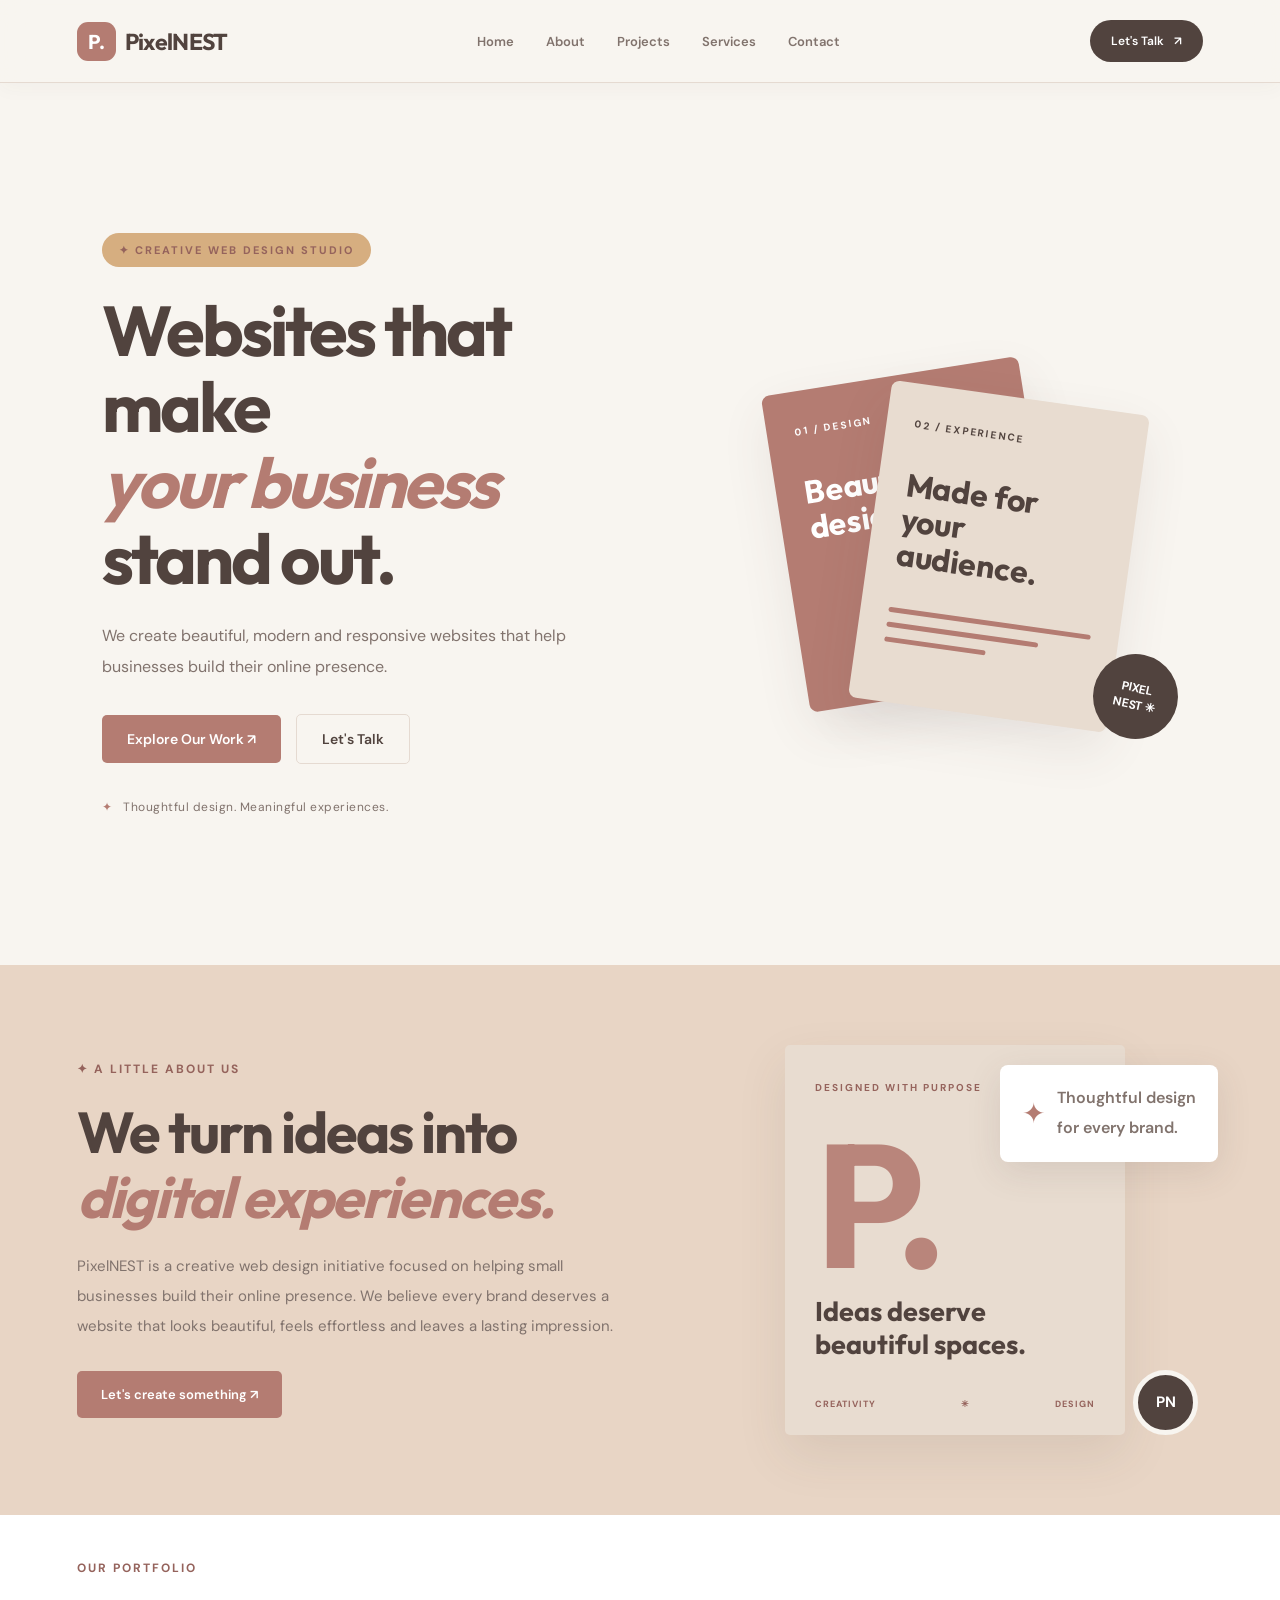
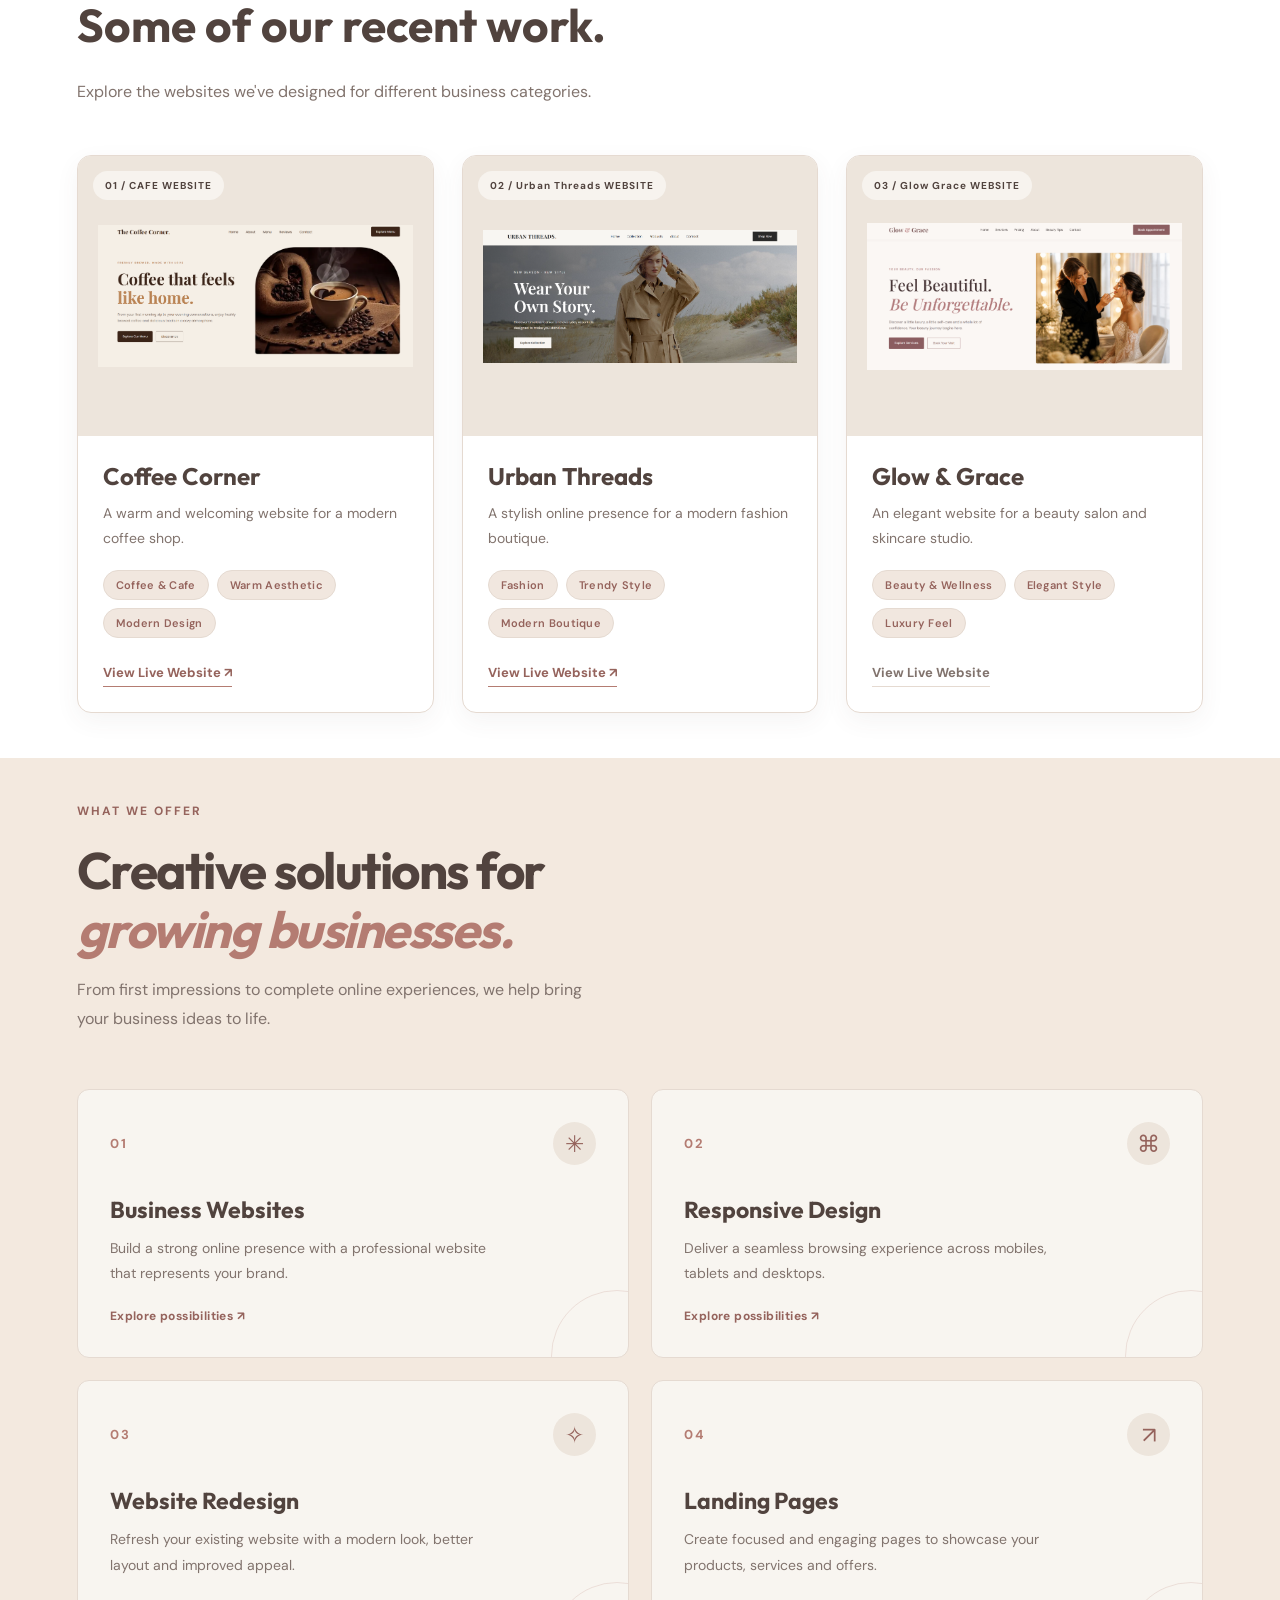
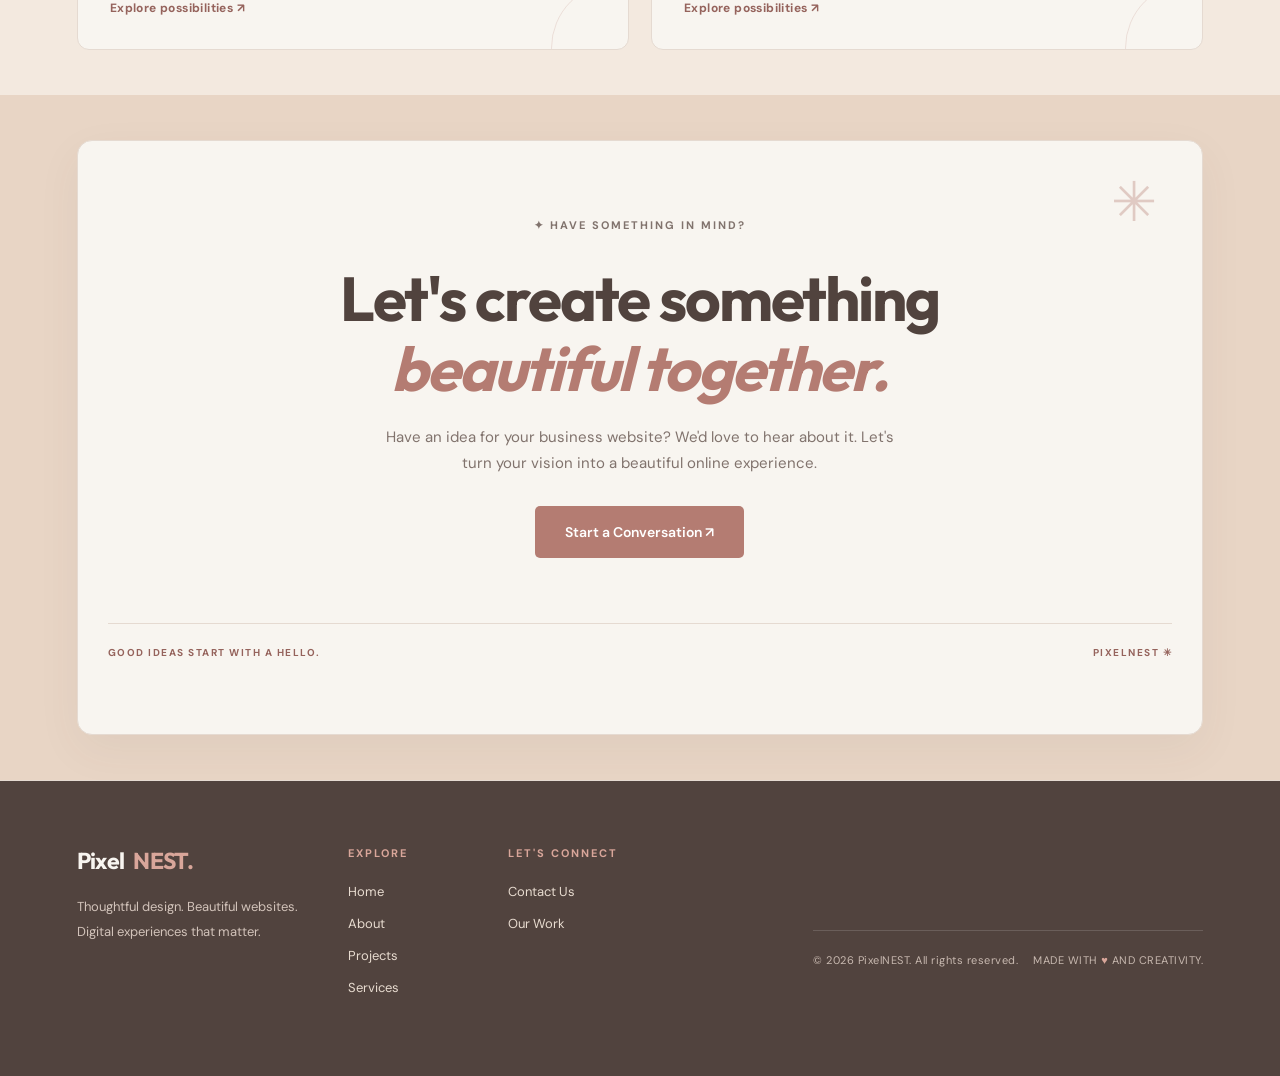
==== Portfolio/index.html @ 9a517578 "portfolio" ====
<!DOCTYPE html>
<html lang="en">
<head>
    <meta charset="UTF-8">
    <meta name="viewport" content="width=device-width, initial-scale=1.0">
    <title>PixelNEST | Creative Web Design Studio</title>

    <link rel="stylesheet" href="style.css">

    <link rel="preconnect" href="https://fonts.googleapis.com">
    <link href="https://fonts.googleapis.com/css2?family=DM+Sans:wght@400;500;600;700&family=Outfit:wght@400;500;600;700;800&display=swap" rel="stylesheet">
</head>

<body>

    <!-- Navbar -->
   
<header class="navbar">
    <div class="container nav-container">

        <a href="#home" class="logo">
            <span class="logo-mark">P.</span>
            PixelNEST
        </a>

        <nav class="nav-links" id="navLinks">
            <a href="#home">Home</a>
            <a href="#about">About</a>
            <a href="#projects">Projects</a>
            <a href="#services">Services</a>
            <a href="#contact">Contact</a>
        </nav>

        <a href="https://www.instagram.com/workwithpixelnest/" class="nav-btn">
            Let's Talk <span>↗</span>
        </a>

        <button class="menu-toggle" id="menuToggle" aria-label="Toggle navigation">
            ☰
        </button>

    </div>
</header>



    <!-- Hero Section -->
    
<section class="hero" id="home">
    <div class="hero-content">
        <p class="hero-tag">✦ CREATIVE WEB DESIGN STUDIO</p>

        <h1>
            Websites that make
            <span>your business</span>
            stand out.
        </h1>

        <p class="hero-description">
            We create beautiful, modern and responsive websites
            that help businesses build their online presence.
        </p>

        <div class="hero-buttons">
            <a href="#projects" class="btn-primary">Explore Our Work ↗</a>
            <a href="#contact" class="btn-secondary">Let's Talk</a>
        </div>

        <div class="hero-note">
            <span>✦</span> Thoughtful design. Meaningful experiences.
        </div>
    </div>

    <div class="hero-visual">
        <div class="hero-card card-one">
            <span>01 / DESIGN</span>
            <h3>Beautifully<br>designed.</h3>
            <div class="visual-circle"></div>
        </div>

        <div class="hero-card card-two">
            <span>02 / EXPERIENCE</span>
            <h3>Made for<br>your audience.</h3>
            <div class="visual-lines">
                <i></i><i></i><i></i>
            </div>
        </div>

        <div class="hero-sticker">PIXEL<br>NEST ✳</div>
    </div>
</section>



    <!-- About Section -->
  
<section class="about section-padding" id="about">

    <div class="container about-layout">

        <div class="about-content">
            <p class="section-tag">✦ A LITTLE ABOUT US</p>

            <h2>
                We turn ideas into
                <span>digital experiences.</span>
            </h2>

            <p class="about-description">
                PixelNEST is a creative web design initiative focused on
                helping small businesses build their online presence.
                We believe every brand deserves a website that looks
                beautiful, feels effortless and leaves a lasting impression.
            </p>

            <a href="#contact" class="about-button">
                Let's create something ↗
            </a>
        </div>

        <div class="about-visual">

            <div class="about-visual-main">
                <span class="about-small-text">DESIGNED WITH PURPOSE</span>

                <div class="about-big-symbol">P.</div>

                <h3>Ideas deserve<br>beautiful spaces.</h3>

                <div class="about-bottom-text">
                    <span>CREATIVITY</span>
                    <span>✳</span>
                    <span>DESIGN</span>
                </div>
            </div>

            <div class="about-floating-card">
                <span>✦</span>
                <p>Thoughtful design<br>for every brand.</p>
            </div>

            <div class="about-circle">PN</div>

        </div>

    </div>

</section>



    <!-- Projects Section -->
    <section class="projects section-padding" id="projects">

        <div class="container">

            <p class="section-tag">OUR PORTFOLIO</p>

            <h2>Some of our recent work.</h2>

            <p class="section-description">
                Explore the websites we've designed for different business categories.
            </p>

            <div class="project-grid">

                <div class="project-card">
                   <div class="project-image">
    <img src="images/coffee.png" alt="Coffee Corner website preview">
    <span>01 / CAFE WEBSITE</span>
</div>

                    <div class="project-info">
                        <h3>Coffee Corner</h3>
                        <p>A warm and welcoming website for a modern coffee shop.</p>
                        <!-- <div class="project-tech">HTML · CSS · JavaScript</div> -->
                         <div class="project-tech">
    <span>Coffee & Cafe</span>
    <span>Warm Aesthetic</span>
    <span>Modern Design</span>
</div>
                        <a href="https://coffeecorner-seven.vercel.app"
                           target="_blank" rel="noopener noreferrer">
                            View Live Website ↗
                        </a>
                    </div>
                </div>


                <div class="project-card">
                    <div class="project-image">
    <img src="images/urban.png" alt="Coffee Corner website preview">
    <span>02 / Urban Threads WEBSITE</span>
</div>

                    <div class="project-info">
                        <h3>Urban Threads</h3>
                        <p>A stylish online presence for a modern fashion boutique.</p>
                        <!-- <div class="project-tech">HTML · CSS · JavaScript</div> -->
                         <div class="project-tech">
    <span>Fashion</span>
    <span>Trendy Style</span>
    <span>Modern Boutique</span>
</div>
                        <a href="https://urbanthreads-delta.vercel.app"
                           target="_blank" rel="noopener noreferrer">
                            View Live Website ↗
                        </a>
                    </div>
                </div>


                <div class="project-card">
                    <div class="project-image">
    <img src="images/glow.png" alt="Coffee Corner website preview">
    <span>03 / Glow Grace WEBSITE</span>
</div>

                    <div class="project-info">
                        <h3>Glow & Grace</h3>
                        <p>An elegant website for a beauty salon and skincare studio.</p>
                        <!-- <div class="project-tech">HTML · CSS · JavaScript</div> -->
                         <div class="project-tech">
    <span>Beauty & Wellness</span>
    <span>Elegant Style</span>
    <span>Luxury Feel</span>
</div>
                        <a href="https://glowgrace-neon.vercel.app" class="coming-soon">View Live Website</a>
                    </div>
                </div>

            </div>

        </div>

    </section>


    <!-- Services Section -->
   
<section class="services section-padding" id="services">

    <div class="container">

        <div class="services-heading">
            <p class="section-tag">WHAT WE OFFER</p>
            <h2>Creative solutions for <span>growing businesses.</span></h2>
            <p class="section-description">
                From first impressions to complete online experiences,
                we help bring your business ideas to life.
            </p>
        </div>

        <div class="service-grid">

            <div class="service-card">
                <div class="service-top">
                    <span class="service-number">01</span>
                    <span class="service-icon">✳</span>
                </div>
                <h3>Business Websites</h3>
                <p>Build a strong online presence with a professional website that represents your brand.</p>
                <span class="service-link">Explore possibilities ↗</span>
            </div>

            <div class="service-card">
                <div class="service-top">
                    <span class="service-number">02</span>
                    <span class="service-icon">⌘</span>
                </div>
                <h3>Responsive Design</h3>
                <p>Deliver a seamless browsing experience across mobiles, tablets and desktops.</p>
                <span class="service-link">Explore possibilities ↗</span>
            </div>

            <div class="service-card">
                <div class="service-top">
                    <span class="service-number">03</span>
                    <span class="service-icon">✧</span>
                </div>
                <h3>Website Redesign</h3>
                <p>Refresh your existing website with a modern look, better layout and improved appeal.</p>
                <span class="service-link">Explore possibilities ↗</span>
            </div>

            <div class="service-card">
                <div class="service-top">
                    <span class="service-number">04</span>
                    <span class="service-icon">↗</span>
                </div>
                <h3>Landing Pages</h3>
                <p>Create focused and engaging pages to showcase your products, services and offers.</p>
                <span class="service-link">Explore possibilities ↗</span>
            </div>

        </div>

    </div>

</section>



    <!-- Contact Section -->
   
<section class="contact section-padding" id="contact">

    <div class="container contact-container">

        <div class="contact-decoration">✳</div>

        <p class="contact-tag">✦ HAVE SOMETHING IN MIND?</p>

        <h2>
            Let's create something
            <span>beautiful together.</span>
        </h2>

        <p class="contact-description">
            Have an idea for your business website?
            We'd love to hear about it. Let's turn your vision
            into a beautiful online experience.
        </p>

        <a href="https://www.instagram.com/workwithpixelnest/" class="contact-button">
            Start a Conversation ↗
        </a>

        <div class="contact-bottom">
            <span>GOOD IDEAS START WITH A HELLO.</span>
            <span>PIXELNEST ✳</span>
        </div>

    </div>

</section>


    <!-- Footer -->
  
<footer class="footer">

    <div class="container">

        <div class="footer-main">

            <div class="footer-brand">
                <a href="#home" class="logo">Pixel<span>NEST.</span></a>
                <p>Thoughtful design. Beautiful websites.<br>Digital experiences that matter.</p>
            </div>

            <div class="footer-links">
                <h4>EXPLORE</h4>
                <a href="#home">Home</a>
                <a href="#about">About</a>
                <a href="#projects">Projects</a>
                <a href="#services">Services</a>
            </div>

            <div class="footer-links">
                <h4>LET'S CONNECT</h4>
                <a href="#contact">Contact Us</a>
                <a href="#projects">Our Work</a>
            </div>

        </div>

        <div class="footer-bottom">
            <p>© 2026 PixelNEST. All rights reserved.</p>
            <p>MADE WITH <span>♥</span> AND CREATIVITY.</p>
        </div>

    </div>

</footer>


    <script src="script.js"></script>

</body>
</html>
---- Portfolio/style.css ----
/* ===== GENERAL STYLING ===== */

:root {
    --bg-main: #F8F5F0;
    --bg-secondary: #d6ae80;
    --bg-card: #FFFFFF;
    --accent: #B47C72;
    --accent-dark: #95635C;
    --text-main: #51433E;
    --text-muted: #81736D;
    --border-color: #E5DAD1;
}

* {
    margin: 0;
    padding: 0;
    box-sizing: border-box;
    scroll-behavior: smooth;
}

body {
    font-family: 'DM Sans', sans-serif;
    background: var(--bg-main);
    color: var(--text-main);
}
.about {
    background: #a3836e;
}

.container {
    width: 88%;
    max-width: 1200px;
    margin: auto;
}

.section-padding {
    padding: 70px 0;
}

h1, h2, h3, .logo {
    font-family: 'Outfit', sans-serif;
}

a {
    text-decoration: none;
    color: inherit;
}


/* ===== NAVBAR ===== */

.navbar {
    width: 100%;
    background: var(--bg-main);
    border-bottom: 1px solid var(--border-color);
    position: sticky;
    top: 0;
    z-index: 1000;
}

.nav-container {
    height: 80px;
    display: flex;
    align-items: center;
    justify-content: space-between;
}

.logo {
    font-size: 26px;
    font-weight: 800;
    letter-spacing: -1px;
    color: var(--text-main);
}

.logo span {
    color: var(--accent);
}

.nav-links {
    display: flex;
    align-items: center;
    gap: 32px;
}

.nav-links a {
    color: var(--text-muted);
    font-size: 14px;
    transition: color 0.3s;
}

.nav-links a:hover {
    color: var(--accent);
}

.nav-btn {
    padding: 11px 22px;
    background: var(--accent);
    color: white;
    border-radius: 5px;
    font-size: 13px;
    font-weight: 700;
    transition: 0.3s;
}

.nav-btn:hover {
    background: var(--accent-dark);
}

.menu-toggle {
    display: none;
    background: none;
    color: var(--text-main);
    border: none;
    font-size: 26px;
    cursor: pointer;
}


/* ===== HERO SECTION ===== */

.hero {
    min-height: 620px;
    display: flex;
    align-items: center;
    background:
        radial-gradient(
            ellipse at 80% 35%,
            rgba(180, 124, 114, 0.13),
            transparent 45%
        ),
        var(--bg-main);
}

.hero-content {
    padding-top: 60px;
    padding-bottom: 60px;
}

.hero-tag, .section-tag {
    color: var(--accent-dark);
    font-size: 12px;
    font-weight: 700;
    letter-spacing: 2px;
    margin-bottom: 22px;
}

.hero h1 {
    font-size: clamp(42px, 6vw, 76px);
    line-height: 1.12;
    letter-spacing: -2px;
    margin-bottom: 25px;
    color: var(--text-main);
}

.hero h1 span {
    color: var(--accent);
}

.hero-description {
    color: var(--text-muted);
    font-size: 16px;
    line-height: 1.8;
    max-width: 570px;
    margin-bottom: 32px;
}

.hero-buttons {
    display: flex;
    gap: 16px;
    flex-wrap: wrap;
}

.primary-btn, .secondary-btn {
    display: inline-block;
    padding: 14px 24px;
    border-radius: 5px;
    font-size: 14px;
    font-weight: 600;
    transition: 0.3s;
}

.primary-btn {
    background: var(--accent);
    color: white;
}

.primary-btn:hover {
    background: var(--accent-dark);
    transform: translateY(-3px);
}

.secondary-btn {
    border: 1px solid var(--accent);
    color: var(--text-main);
}

.secondary-btn:hover {
    background: var(--accent);
    color: white;
}

.hero-note {
    margin-top: 55px;
    color: var(--text-muted);
    font-size: 13px;
}

.status-dot {
    display: inline-block;
    height: 8px;
    width: 8px;
    border-radius: 50%;
    background: var(--accent);
    margin-right: 8px;
}


/* ===== ABOUT SECTION ===== */

.about {
    background: var(--bg-secondary);
}

.about h2,
.projects h2,
.services h2,
.contact h2 {
    font-size: clamp(30px, 4vw, 46px);
    line-height: 1.2;
    margin-bottom: 25px;
    color: var(--text-main);
}

.about p:last-child {
    max-width: 750px;
    color: var(--text-muted);
    line-height: 1.9;
    font-size: 16px;
}


/* ===== PROJECTS SECTION ===== */

.projects {
    background: var(--bg-main);
}

.section-description {
    color: var(--text-muted);
    margin-bottom: 45px;
    line-height: 1.7;
}

.project-grid {
    display: grid;
    grid-template-columns: repeat(3, 1fr);
    gap: 25px;
}

.project-card {
    background: var(--bg-card);
    border: 1px solid var(--border-color);
    border-radius: 9px;
    overflow: hidden;
    transition: transform 0.3s, border-color 0.3s,
                box-shadow 0.3s;
}

.project-card:hover {
    transform: translateY(-7px);
    border-color: var(--accent);
    box-shadow: 0 12px 28px rgba(81, 67, 62, 0.09);
}

.project-image {
    height: 220px;
    display: flex;
    align-items: flex-end;
    padding: 20px;
    background-size: cover;
    background-position: center;
}

.project-image span {
    background: rgba(81, 67, 62, 0.85);
    color: #FFFFFF;
    padding: 7px 11px;
    font-size: 10px;
    letter-spacing: 1px;
}

.coffee-image {
    background: linear-gradient(135deg, #513729, #B58A69);
}

.fashion-image {
    background: linear-gradient(135deg, #77717D, #C2B5A8);
}

.beauty-image {
    background: linear-gradient(135deg, #95635C, #D7B1A8);
}

.project-info {
    padding: 25px;
}

.project-info h3 {
    font-size: 23px;
    margin-bottom: 12px;
    color: var(--text-main);
}

.project-info p {
    color: var(--text-muted);
    font-size: 14px;
    line-height: 1.7;
    min-height: 48px;
}

.project-tech {
    color: var(--accent-dark);
    font-size: 12px;
    margin: 20px 0;
}

.project-info a {
    display: inline-block;
    color: var(--accent-dark);
    font-size: 13px;
    border-bottom: 1px solid var(--accent);
    padding-bottom: 5px;
    transition: 0.3s;
}

.project-info a:hover {
    color: var(--text-main);
}

.project-info .coming-soon {
    color: var(--text-muted);
    border-bottom: 1px solid var(--border-color);
}


/* ===== SERVICES SECTION ===== */

.services {
    background: var(--bg-secondary);
}

.service-grid {
    display: grid;
    grid-template-columns: repeat(2, 1fr);
    gap: 20px;
    margin-top: 40px;
}

.service-card {
    background: var(--bg-card);
    border: 1px solid var(--border-color);
    border-radius: 7px;
    padding: 30px;
    transition: 0.3s;
}

.service-card:hover {
    border-color: var(--accent);
    transform: translateY(-4px);
    box-shadow: 0 8px 20px rgba(81, 67, 62, 0.07);
}

.service-card h3 {
    font-size: 21px;
    margin-bottom: 12px;
    color: var(--text-main);
}

.service-card p {
    color: var(--text-muted);
    font-size: 14px;
    line-height: 1.7;
}


/* ===== CONTACT SECTION ===== */

.contact {
    background:
        radial-gradient(
            ellipse at 50% 100%,
            rgba(180, 124, 114, 0.13),
            transparent 55%
        ),
        var(--bg-main);
    text-align: center;
}

.contact p:not(.section-tag) {
    color: var(--text-muted);
    margin-bottom: 30px;
    line-height: 1.7;
}


/* ===== FOOTER ===== */

.footer {
    background: #E8DCD0;
    border-top: 1px solid var(--border-color);
    padding: 30px 0;
}

.footer .container {
    display: flex;
    align-items: center;
    justify-content: space-between;
    gap: 20px;
}

.footer p {
    color: var(--text-muted);
    font-size: 13px;
}


/* ===== RESPONSIVE DESIGN ===== */

@media (max-width: 900px) {
    .project-grid {
        grid-template-columns: repeat(2, 1fr);
    }

    .nav-links {
        gap: 18px;
    }
}

@media (max-width: 768px) {
    .nav-container {
        height: 70px;
    }

    .nav-links {
        display: none;
        position: absolute;
        top: 70px;
        left: 0;
        width: 100%;
        background: var(--bg-main);
        flex-direction: column;
        padding: 25px;
        gap: 25px;
        border-bottom: 1px solid var(--border-color);
    }

    .nav-links.active {
        display: flex;
    }

    .nav-btn {
        display: none;
    }

    .menu-toggle {
        display: block;
    }

    .hero {
        min-height: 550px;
    }

    .project-grid {
        grid-template-columns: 1fr;
    }

    .service-grid {
        grid-template-columns: 1fr;
    }

    .section-padding {
        padding: 75px 0;
    }
}

@media (max-width: 480px) {
    .container {
        width: 90%;
    }

    .hero h1 {
        font-size: 42px;
    }

    .hero-buttons {
        flex-direction: column;
        align-items: flex-start;
    }

    .footer .container {
        flex-direction: column;
        text-align: center;
    }
}

/* ===== PREMIUM HERO SECTION ===== */

.hero {
    min-height: 650px;
    padding: 90px 8%;
    display: grid;
    grid-template-columns: 1.1fr 0.9fr;
    align-items: center;
    gap: 55px;
    overflow: hidden;
    position: relative;
    background:
        radial-gradient(circle at 85% 20%, #EDE0D6 0%, transparent 35%),
        var(--bg-main);
}

.hero-content {
    max-width: 650px;
    position: relative;
    z-index: 2;
}

.hero-tag {
    display: inline-block;
    color: var(--accent-dark);
    background: var(--bg-secondary);
    padding: 10px 17px;
    border-radius: 30px;
    font-size: 11px;
    font-weight: 700;
    letter-spacing: 2px;
    margin-bottom: 25px;
}

.hero h1 {
    font-family: 'Outfit', sans-serif;
    font-size: clamp(48px, 5.5vw, 76px);
    line-height: 1.08;
    letter-spacing: -3px;
    color: var(--text-main);
    margin-bottom: 25px;
}

.hero h1 span {
    color: var(--accent);
    display: block;
    font-style: italic;
}

.hero-description {
    color: var(--text-muted);
    font-size: 16px;
    line-height: 1.9;
    max-width: 480px;
    margin-bottom: 32px;
}

.hero-buttons {
    display: flex;
    align-items: center;
    flex-wrap: wrap;
    gap: 15px;
}

.hero-buttons a {
    text-decoration: none;
    padding: 15px 25px;
    border-radius: 5px;
    font-size: 14px;
    font-weight: 600;
    transition: 0.3s ease;
}

.hero-buttons .btn-primary {
    background: var(--accent);
    color: white;
}

.hero-buttons .btn-primary:hover {
    background: var(--accent-dark);
    transform: translateY(-4px);
    box-shadow: 0 10px 25px #B47C7240;
}

.hero-buttons .btn-secondary {
    border: 1px solid var(--border-color);
    color: var(--text-main);
}

.hero-buttons .btn-secondary:hover {
    background: var(--bg-secondary);
    transform: translateY(-4px);
}

.hero-note {
    margin-top: 35px;
    color: var(--text-muted);
    font-size: 12px;
    letter-spacing: 0.5px;
}

.hero-note span {
    color: var(--accent);
    margin-right: 7px;
}

/* Hero visual cards */

.hero-visual {
    min-height: 450px;
    position: relative;
    display: flex;
    align-items: center;
    justify-content: center;
}

.hero-card {
    position: absolute;
    width: 260px;
    height: 320px;
    padding: 28px;
    border-radius: 8px;
    box-shadow: 0 20px 50px #51433E18;
    overflow: hidden;
}

.hero-card span {
    font-size: 10px;
    letter-spacing: 2px;
    font-weight: 700;
}

.hero-card h3 {
    font-family: 'Outfit', sans-serif;
    font-size: 32px;
    line-height: 1.1;
    margin-top: 35px;
}

.card-one {
    background: #B47C72;
    color: white;
    transform: rotate(-9deg) translate(-35px, 5px);
    z-index: 1;
}

.card-two {
    background: #E8DCD0;
    color: #51433E;
    transform: rotate(8deg) translate(55px, 25px);
    z-index: 2;
}

.visual-circle {
    width: 150px;
    height: 150px;
    border: 1px solid #FFFFFF80;
    border-radius: 50%;
    position: absolute;
    bottom: -35px;
    right: -25px;
}

.visual-lines {
    margin-top: 35px;
    display: flex;
    flex-direction: column;
    gap: 10px;
}

.visual-lines i {
    display: block;
    height: 5px;
    background: #B47C72;
    border-radius: 10px;
}

.visual-lines i:nth-child(1) {
    width: 100%;
}

.visual-lines i:nth-child(2) {
    width: 75%;
}

.visual-lines i:nth-child(3) {
    width: 50%;
}

.hero-sticker {
    position: absolute;
    z-index: 3;
    bottom: 10px;
    right: 0;
    width: 85px;
    height: 85px;
    border-radius: 50%;
    background: #51433E;
    color: white;
    display: flex;
    align-items: center;
    justify-content: center;
    text-align: center;
    font-size: 12px;
    font-weight: 700;
    line-height: 1.4;
    transform: rotate(12deg);
}

/* Responsive hero */

@media (max-width: 900px) {
    .hero {
        grid-template-columns: 1fr;
        padding: 75px 7%;
        text-align: center;
    }

    .hero-content {
        margin: auto;
    }

    .hero-description {
        margin-left: auto;
        margin-right: auto;
    }

    .hero-buttons {
        justify-content: center;
    }

    .hero-visual {
        min-height: 400px;
    }
}

@media (max-width: 480px) {
    .hero {
        padding: 60px 6%;
    }

    .hero h1 {
        font-size: 46px;
        letter-spacing: -2px;
    }

    .hero-card {
        width: 210px;
        height: 280px;
    }

    .hero-card h3 {
        font-size: 27px;
    }

    .hero-sticker {
        right: 0;
        bottom: 0;
        width: 70px;
        height: 70px;
    }
}

/* ===== PROJECT SCREENSHOT IMAGES ===== */

.project-image {
    height: 280px;
    overflow: hidden;
    position: relative;
    background: #EDE5DC;
    border-radius: 10px 10px 0 0;
}

.project-image img {
    width: 100%;
    height: 100%;
    object-fit: contain;
    object-position: center;
    display: block;
    transition: transform 0.5s ease;
}

.project-card:hover .project-image img {
    transform: scale(1.04);
}

.project-image span {
    position: absolute;
    top: 15px;
    left: 15px;
    z-index: 2;
    background: rgba(248, 245, 240, 0.92);
    color: #51433E;
    padding: 8px 12px;
    border-radius: 20px;
    font-size: 10px;
    font-weight: 700;
    letter-spacing: 1px;
}

/* ===== PROJECT DESIGN TAGS ===== */

.project-tech {
    display: flex;
    flex-wrap: wrap;
    gap: 8px;
    margin: 18px 0;
}

.project-tech span {
    background: #F1E7DF;
    color: #95635C;
    padding: 7px 12px;
    border-radius: 30px;
    font-size: 11px;
    font-weight: 600;
    letter-spacing: 0.3px;
    border: 1px solid #E5DAD1;
}

/* ===== PREMIUM PROJECT CARDS ===== */

.project-grid {
    display: grid;
    grid-template-columns: repeat(3, 1fr);
    gap: 28px;
    margin-top: 50px;
    align-items: stretch;
}

.project-card {
    background: #FFFFFF;
    border: 1px solid #E5DAD1;
    border-radius: 14px;
    overflow: hidden;
    box-shadow: 0 8px 25px rgba(81, 67, 62, 0.06);
    transition: transform 0.35s ease, box-shadow 0.35s ease;
}

.project-card:hover {
    transform: translateY(-10px);
    box-shadow: 0 20px 40px rgba(81, 67, 62, 0.13);
}

.project-info {
    padding: 25px;
}

.project-info h3 {
    font-family: 'Outfit', sans-serif;
    font-size: 24px;
    color: #51433E;
    margin-bottom: 10px;
}

.project-info p {
    color: #81736D;
    font-size: 14px;
    line-height: 1.8;
}

.project-info a {
    display: inline-block;
    color: #95635C;
    font-size: 13px;
    font-weight: 700;
    text-decoration: none;
    margin-top: 8px;
    transition: color 0.3s ease;
}

.project-info a:hover {
    color: #B47C72;
}

@media (max-width: 900px) {
    .project-grid {
        grid-template-columns: repeat(2, 1fr);
    }
}

@media (max-width: 600px) {
    .project-grid {
        grid-template-columns: 1fr;
    }
}

/* ===== PREMIUM SERVICES SECTION ===== */

.services {
    background: #EDE5DC;
}

.services-heading {
    max-width: 650px;
    margin-bottom: 55px;
}

.services-heading h2 {
    font-family: 'Outfit', sans-serif;
    font-size: clamp(36px, 4vw, 52px);
    line-height: 1.15;
    color: #51433E;
    margin: 18px 0;
    letter-spacing: -1.5px;
}

.services-heading h2 span {
    color: #B47C72;
    font-style: italic;
}

.services-heading .section-description {
    color: #81736D;
    line-height: 1.8;
    max-width: 520px;
}

.service-grid {
    display: grid;
    grid-template-columns: repeat(2, 1fr);
    gap: 22px;
}

.service-card {
    background: #F8F5F0;
    border: 1px solid #E5DAD1;
    border-radius: 12px;
    padding: 32px;
    min-height: 250px;
    position: relative;
    overflow: hidden;
    transition: all 0.35s ease;
}

.service-card::after {
    content: "";
    position: absolute;
    width: 130px;
    height: 130px;
    border: 1px solid #B47C7230;
    border-radius: 50%;
    right: -55px;
    bottom: -65px;
    transition: transform 0.4s ease;
}

.service-card:hover {
    background: #FFFFFF;
    transform: translateY(-7px);
    box-shadow: 0 18px 35px rgba(81, 67, 62, 0.09);
    border-color: #D9B9AE;
}

.service-card:hover::after {
    transform: scale(1.5);
}

.service-top {
    display: flex;
    justify-content: space-between;
    align-items: center;
    margin-bottom: 30px;
}

.service-number {
    color: #B47C72;
    font-size: 13px;
    font-weight: 700;
    letter-spacing: 2px;
}

.service-icon {
    width: 43px;
    height: 43px;
    display: flex;
    justify-content: center;
    align-items: center;
    background: #EDE5DC;
    color: #95635C;
    border-radius: 50%;
    font-size: 23px;
    transition: all 0.3s ease;
}

.service-card:hover .service-icon {
    background: #B47C72;
    color: white;
    transform: rotate(15deg);
}

.service-card h3 {
    color: #51433E;
    font-family: 'Outfit', sans-serif;
    font-size: 23px;
    margin-bottom: 12px;
}

.service-card p {
    color: #81736D;
    font-size: 14px;
    line-height: 1.8;
    max-width: 400px;
}

.service-link {
    display: inline-block;
    margin-top: 22px;
    color: #95635C;
    font-size: 12px;
    font-weight: 700;
    letter-spacing: 0.4px;
}

@media (max-width: 650px) {
    .service-grid {
        grid-template-columns: 1fr;
    }

    .service-card {
        padding: 25px;
        min-height: 230px;
    }

    .services-heading {
        margin-bottom: 35px;
    }
}

/* ===== PREMIUM ABOUT SECTION ===== */

.about {
    background: #F8F5F0;
    overflow: hidden;
}

.about-layout {
    display: grid;
    grid-template-columns: 1fr 0.9fr;
    align-items: center;
    gap: 80px;
}

.about-content {
    max-width: 570px;
}

.about-content h2 {
    font-family: 'Outfit', sans-serif;
    font-size: clamp(38px, 4.5vw, 58px);
    line-height: 1.13;
    letter-spacing: -2px;
    color: #51433E;
    margin: 22px 0;
}

.about-content h2 span {
    color: #B47C72;
    font-style: italic;
}

.about-description {
    color: #81736D;
    font-size: 15px;
    line-height: 2;
    margin-bottom: 30px;
}

.about-button {
    display: inline-block;
    background: #B47C72;
    color: white;
    text-decoration: none;
    padding: 15px 24px;
    border-radius: 5px;
    font-size: 13px;
    font-weight: 600;
    transition: 0.3s ease;
}

.about-button:hover {
    background: #95635C;
    transform: translateY(-4px);
}

/* About visual panel */

.about-visual {
    min-height: 460px;
    position: relative;
    display: flex;
    align-items: center;
    justify-content: center;
}

.about-visual-main {
    width: 340px;
    height: 390px;
    padding: 30px;
    background: #E8DCD0;
    border-radius: 5px;
    position: relative;
    overflow: hidden;
    box-shadow: 0 20px 50px rgba(81, 67, 62, 0.10);
}

.about-small-text {
    font-size: 10px;
    letter-spacing: 2px;
    color: #95635C;
    font-weight: 700;
}

.about-big-symbol {
    font-family: 'Outfit', sans-serif;
    font-size: 175px;
    line-height: 1;
    font-weight: 700;
    color: #B47C72;
    opacity: 0.9;
    margin-top: 20px;
    letter-spacing: -15px;
}

.about-visual-main h3 {
    font-family: 'Outfit', sans-serif;
    font-size: 27px;
    line-height: 1.2;
    color: #51433E;
    position: absolute;
    bottom: 75px;
    left: 30px;
}

.about-bottom-text {
    position: absolute;
    bottom: 25px;
    left: 30px;
    right: 30px;
    display: flex;
    justify-content: space-between;
    color: #95635C;
    font-size: 9px;
    font-weight: 700;
    letter-spacing: 1px;
}

.about-floating-card {
    position: absolute;
    right: -15px;
    top: 55px;
    background: white;
    padding: 18px 22px;
    border-radius: 8px;
    box-shadow: 0 10px 35px rgba(81, 67, 62, 0.12);
    display: flex;
    align-items: center;
    gap: 12px;
}

.about-floating-card span {
    color: #B47C72;
    font-size: 28px;
}

.about-floating-card p {
    color: #51433E;
    font-size: 12px;
    line-height: 1.5;
    font-weight: 600;
}

.about-circle {
    position: absolute;
    bottom: 35px;
    right: 5px;
    width: 65px;
    height: 65px;
    border-radius: 50%;
    background: #51433E;
    color: white;
    display: flex;
    justify-content: center;
    align-items: center;
    font-size: 15px;
    font-weight: 700;
    border: 5px solid #F8F5F0;
}

@media (max-width: 900px) {
    .about-layout {
        grid-template-columns: 1fr;
        gap: 45px;
    }

    .about-content {
        max-width: 650px;
    }
}

@media (max-width: 480px) {
    .about-visual {
        min-height: 390px;
    }

    .about-visual-main {
        width: 280px;
        height: 340px;
    }

    .about-big-symbol {
        font-size: 145px;
    }

    .about-floating-card {
        right: -5px;
        top: 20px;
    }

    .about-circle {
        right: 0;
        bottom: 15px;
    }
}

/* ===== PREMIUM CONTACT SECTION ===== */

.contact {
    background: #E8DCD0;
    text-align: center;
    overflow: hidden;
}

.contact-container {
    position: relative;
    padding: 75px 30px;
    background: #F8F5F0;
    border-radius: 15px;
    border: 1px solid #E5DAD1;
    box-shadow: 0 15px 45px rgba(81, 67, 62, 0.06);
}

.contact-tag {
    color: #95635C;
    font-size: 11px;
    font-weight: 700;
    letter-spacing: 2px;
    margin-bottom: 25px;
}

.contact h2 {
    font-family: 'Outfit', sans-serif;
    font-size: clamp(38px, 5vw, 62px);
    line-height: 1.12;
    letter-spacing: -2px;
    color: #51433E;
    max-width: 750px;
    margin: 0 auto 22px;
}

.contact h2 span {
    display: block;
    color: #B47C72;
    font-style: italic;
}

.contact-description {
    color: #81736D;
    font-size: 15px;
    line-height: 1.9;
    max-width: 520px;
    margin: 0 auto 32px;
}

.contact-button {
    display: inline-block;
    background: #B47C72;
    color: white;
    padding: 17px 30px;
    border-radius: 5px;
    text-decoration: none;
    font-size: 14px;
    font-weight: 600;
    transition: all 0.3s ease;
}

.contact-button:hover {
    background: #95635C;
    transform: translateY(-5px);
    box-shadow: 0 12px 25px rgba(180, 124, 114, 0.25);
}

.contact-decoration {
    position: absolute;
    top: 25px;
    right: 45px;
    color: #B47C72;
    font-size: 55px;
    opacity: 0.35;
    animation: contactRotate 12s linear infinite;
}

.contact-bottom {
    display: flex;
    justify-content: space-between;
    gap: 15px;
    border-top: 1px solid #E5DAD1;
    padding-top: 22px;
    margin-top: 65px;
    color: #95635C;
    font-size: 10px;
    font-weight: 700;
    letter-spacing: 1.5px;
}

@keyframes contactRotate {
    from {
        transform: rotate(0deg);
    }
    to {
        transform: rotate(360deg);
    }
}

@media (max-width: 600px) {
    .contact-container {
        padding: 65px 20px 30px;
    }

    .contact-decoration {
        top: 12px;
        right: 15px;
        font-size: 38px;
    }

    .contact-bottom {
        flex-direction: column;
        align-items: center;
        margin-top: 45px;
        font-size: 9px;
    }
}

/* ===== PREMIUM NAVBAR ===== */

.navbar {
    position: sticky;
    top: 0;
    z-index: 1000;
    width: 100%;
    background: rgba(248, 245, 240, 0.94);
    backdrop-filter: blur(15px);
    border-bottom: 1px solid #E5DAD1;
    box-shadow: 0 4px 20px rgba(81, 67, 62, 0.04);
}

.nav-container {
    min-height: 82px;
    display: flex;
    align-items: center;
    justify-content: space-between;
    gap: 25px;
}

.logo {
    display: flex;
    align-items: center;
    gap: 9px;
    color: #51433E;
    font-family: 'Outfit', sans-serif;
    font-size: 23px;
    font-weight: 700;
    text-decoration: none;
    letter-spacing: -0.7px;
}

.logo > span:last-child {
    color: #B47C72;
}

.logo-mark {
    width: 39px;
    height: 39px;
    display: flex;
    align-items: center;
    justify-content: center;
    background: #B47C72;
    color: white !important;
    border-radius: 11px;
    font-size: 20px;
}

.nav-links {
    display: flex;
    align-items: center;
    gap: 32px;
}

.nav-links a {
    text-decoration: none;
    color: #81736D;
    font-size: 13px;
    font-weight: 600;
    transition: color 0.3s ease;
    position: relative;
}

.nav-links a::after {
    content: "";
    position: absolute;
    left: 0;
    bottom: -7px;
    width: 0;
    height: 2px;
    background: #B47C72;
    transition: width 0.3s ease;
}

.nav-links a:hover {
    color: #B47C72;
}

.nav-links a:hover::after {
    width: 100%;
}

.nav-btn {
    background: #51433E;
    color: white;
    padding: 13px 21px;
    border-radius: 30px;
    font-size: 12px;
    font-weight: 600;
    text-decoration: none;
    transition: all 0.3s ease;
}

.nav-btn span {
    margin-left: 7px;
}

.nav-btn:hover {
    background: #B47C72;
    transform: translateY(-2px);
}

.menu-toggle {
    display: none;
    border: none;
    background: #EDE5DC;
    color: #51433E;
    width: 42px;
    height: 42px;
    border-radius: 9px;
    font-size: 22px;
    cursor: pointer;
}

@media (max-width: 900px) {
    .nav-links {
        gap: 18px;
    }
}

@media (max-width: 768px) {
    .nav-container {
        min-height: 72px;
    }

    .nav-btn {
        display: none;
    }

    .menu-toggle {
        display: flex;
        align-items: center;
        justify-content: center;
    }

    .nav-links {
        display: none;
        position: absolute;
        top: 72px;
        left: 0;
        width: 100%;
        padding: 25px;
        background: #F8F5F0;
        border-bottom: 1px solid #E5DAD1;
        box-shadow: 0 12px 20px rgba(81, 67, 62, 0.08);
        flex-direction: column;
        align-items: center;
        gap: 25px;
    }

    .nav-links.active {
        display: flex;
    }
}

/* ===== PREMIUM FOOTER ===== */

.footer {
    background: #51433E;
    padding: 65px 0 25px;
    color: #F8F5F0;
}

.footer-main {
    display: grid;
    grid-template-columns: 2fr 1fr 1fr;
    gap: 50px;
    padding-bottom: 55px;
}

.footer-brand .logo {
    color: #F8F5F0;
    display: inline-flex;
    margin-bottom: 20px;
}

.footer-brand .logo > span:last-child {
    color: #D9A69A;
}

.footer-brand p {
    color: #D2C3BA;
    font-size: 13px;
    line-height: 1.9;
}

.footer-links {
    display: flex;
    flex-direction: column;
    gap: 15px;
}

.footer-links h4 {
    color: #D9A69A;
    font-size: 11px;
    letter-spacing: 2px;
    margin-bottom: 8px;
}

.footer-links a {
    color: #E8DCD0;
    text-decoration: none;
    font-size: 13px;
    transition: color 0.3s ease;
}

.footer-links a:hover {
    color: #D9A69A;
    transform: translateX(4px);
}

.footer-bottom {
    border-top: 1px solid #FFFFFF25;
    padding-top: 22px;
    display: flex;
    justify-content: space-between;
    align-items: center;
    gap: 15px;
}

.footer-bottom p {
    color: #C8B9B0;
    font-size: 11px;
    letter-spacing: 0.5px;
}

.footer-bottom span {
    color: #D9A69A;
}

@media (max-width: 650px) {
    .footer {
        padding-top: 45px;
    }

    .footer-main {
        grid-template-columns: 1fr 1fr;
        gap: 35px 20px;
    }

    .footer-brand {
        grid-column: 1 / -1;
    }

    .footer-bottom {
        flex-direction: column;
        text-align: center;
    }
}

/* ===== FINAL SECTION BACKGROUND & SPACING FIX ===== */

/* Home */
.hero {
    background: #F8F5F0;
}

/* About */
.about {
    background: #E8D5C5;
}

/* Projects */
.projects {
    background: #FFFFFF;
}

/* Services */
.services {
    background: #F3E9DF;
}

/* Contact */
.contact {
    background: #E8D5C5;
}

/* Reduce section spacing */
.section-padding {
    padding-top: 45px;
    padding-bottom: 45px;
}
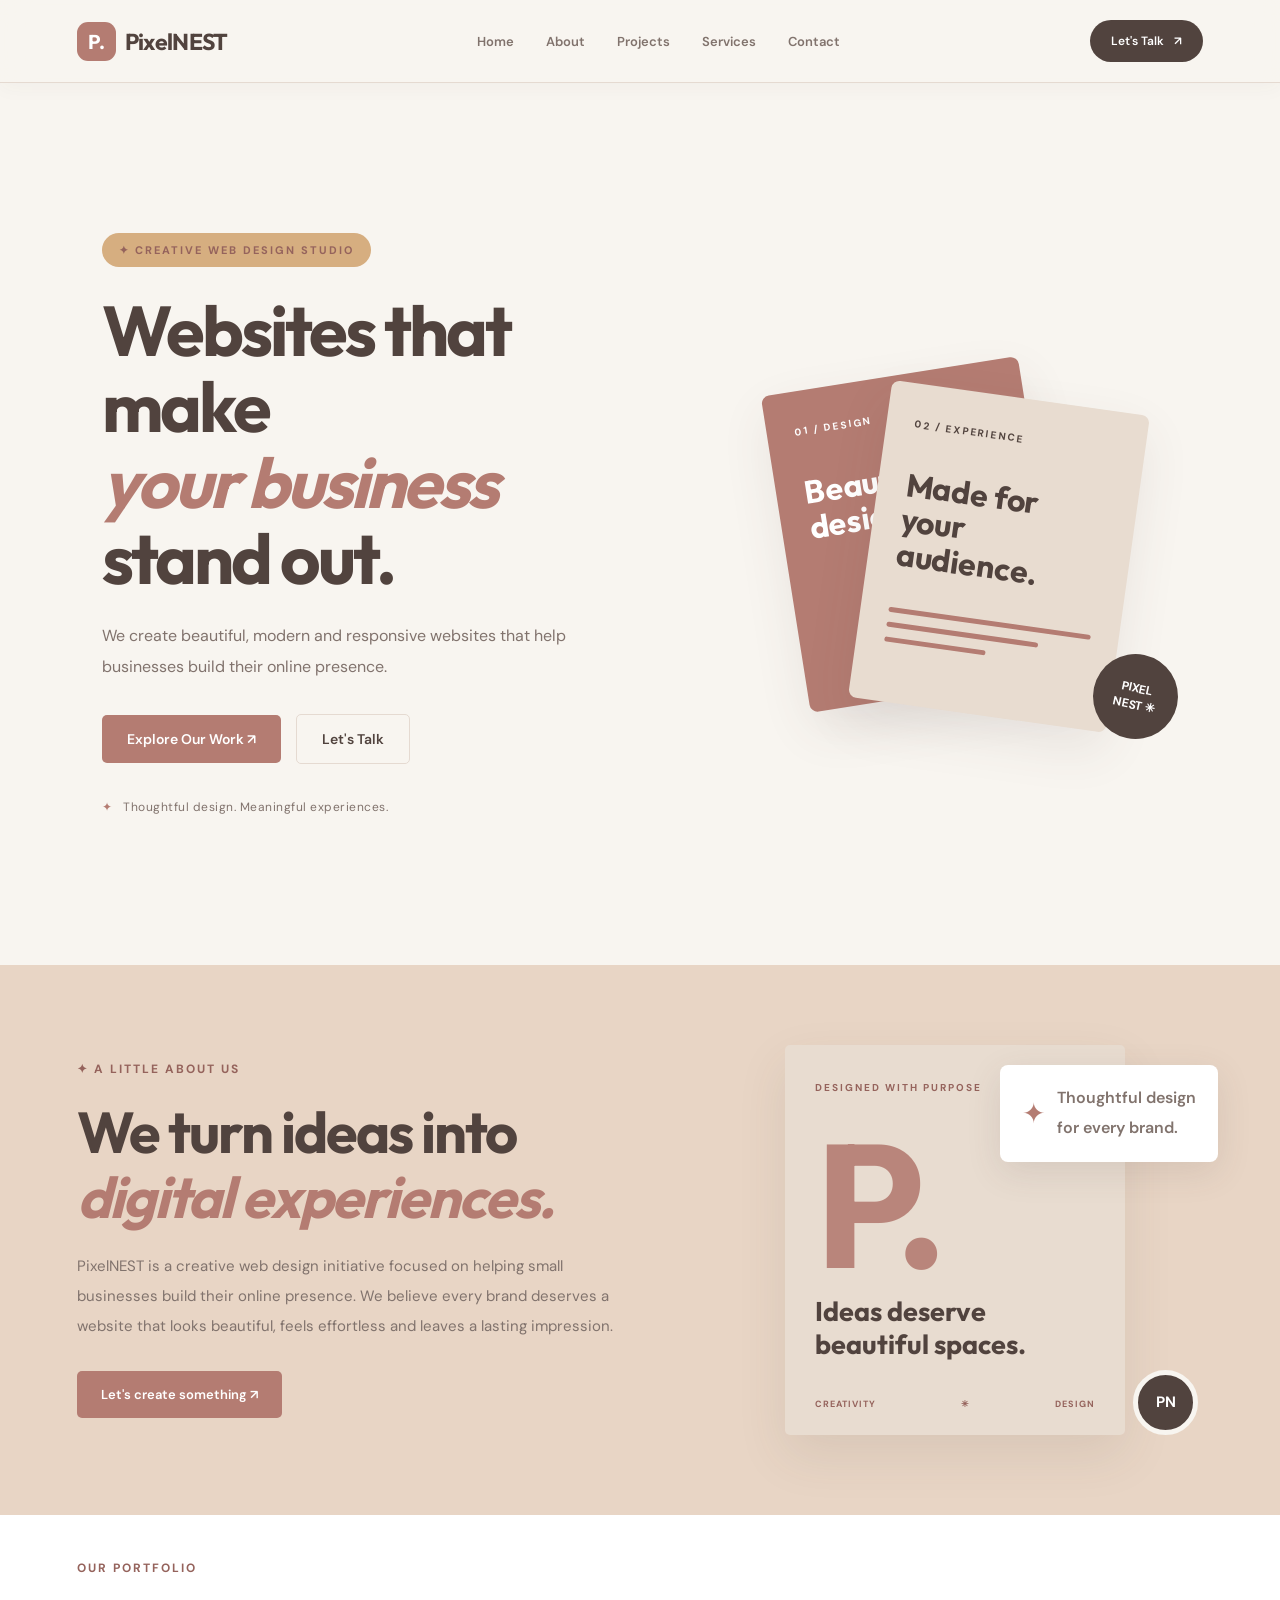
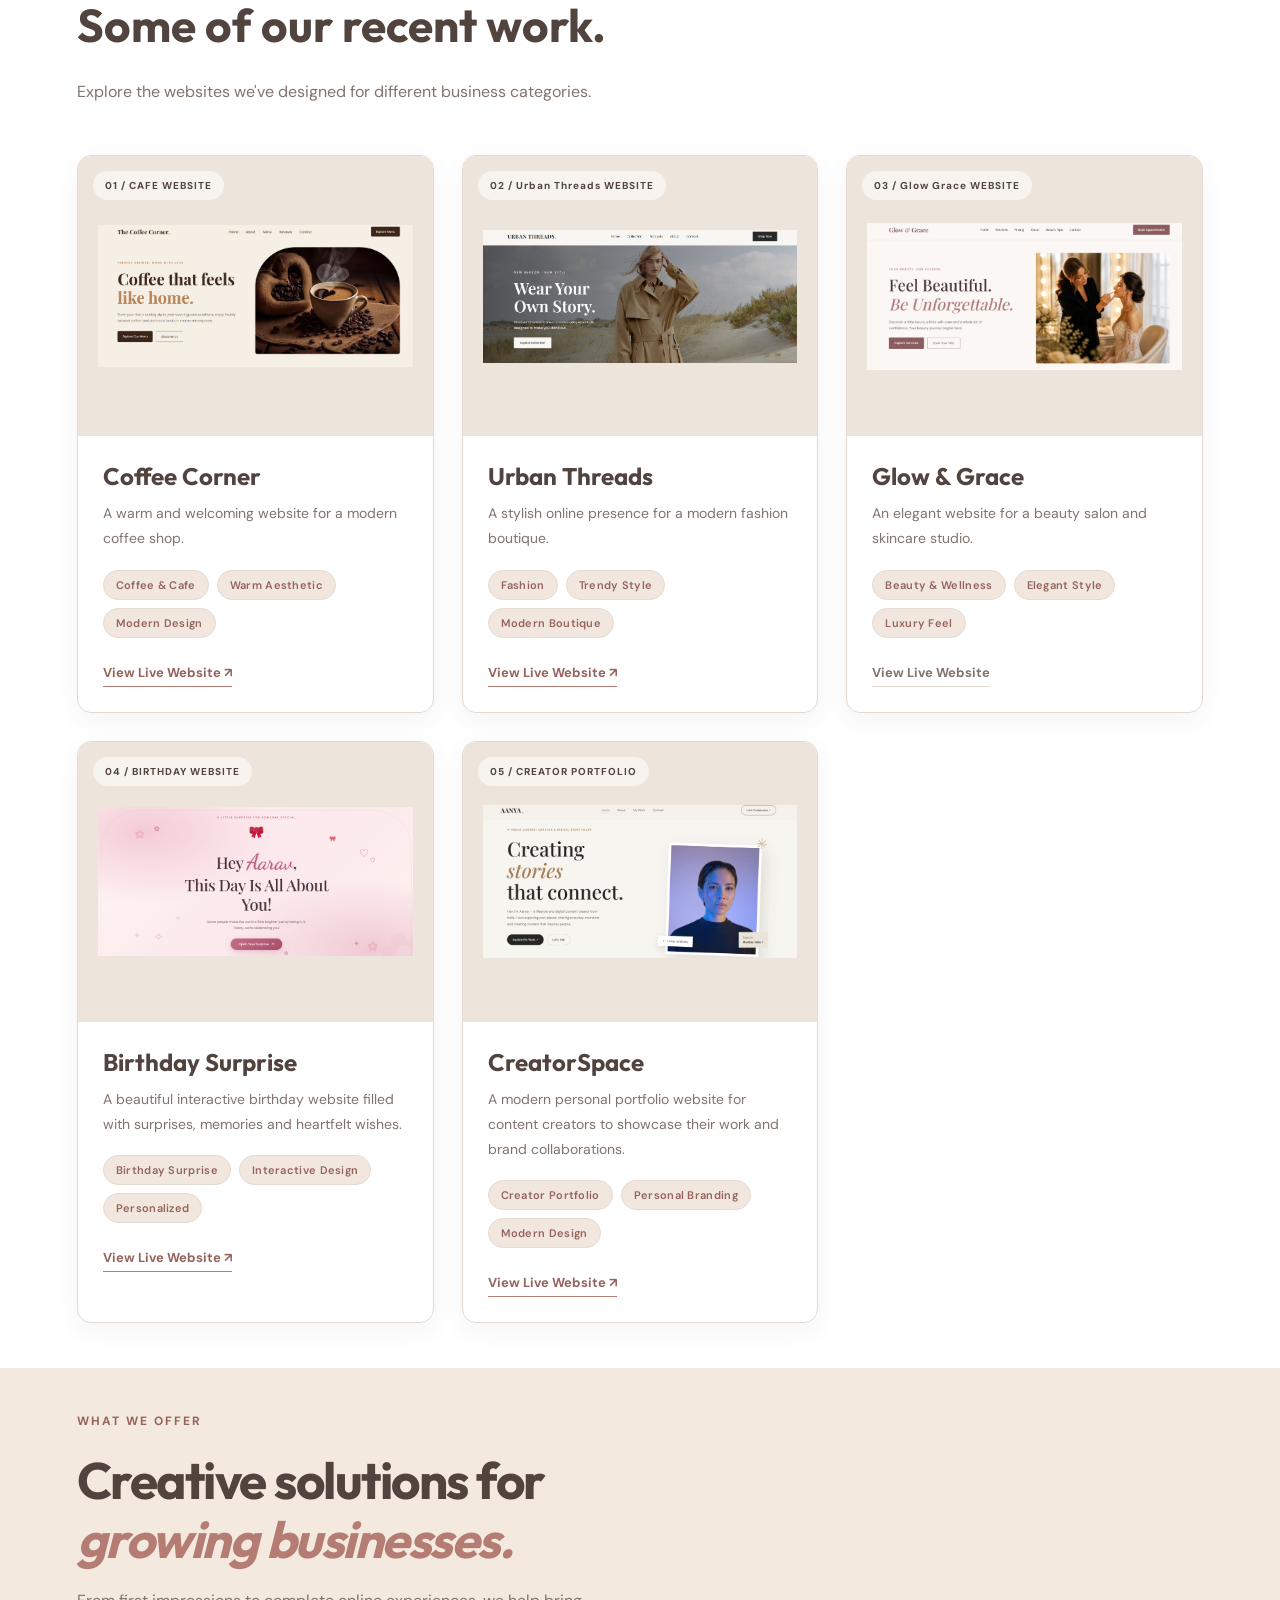
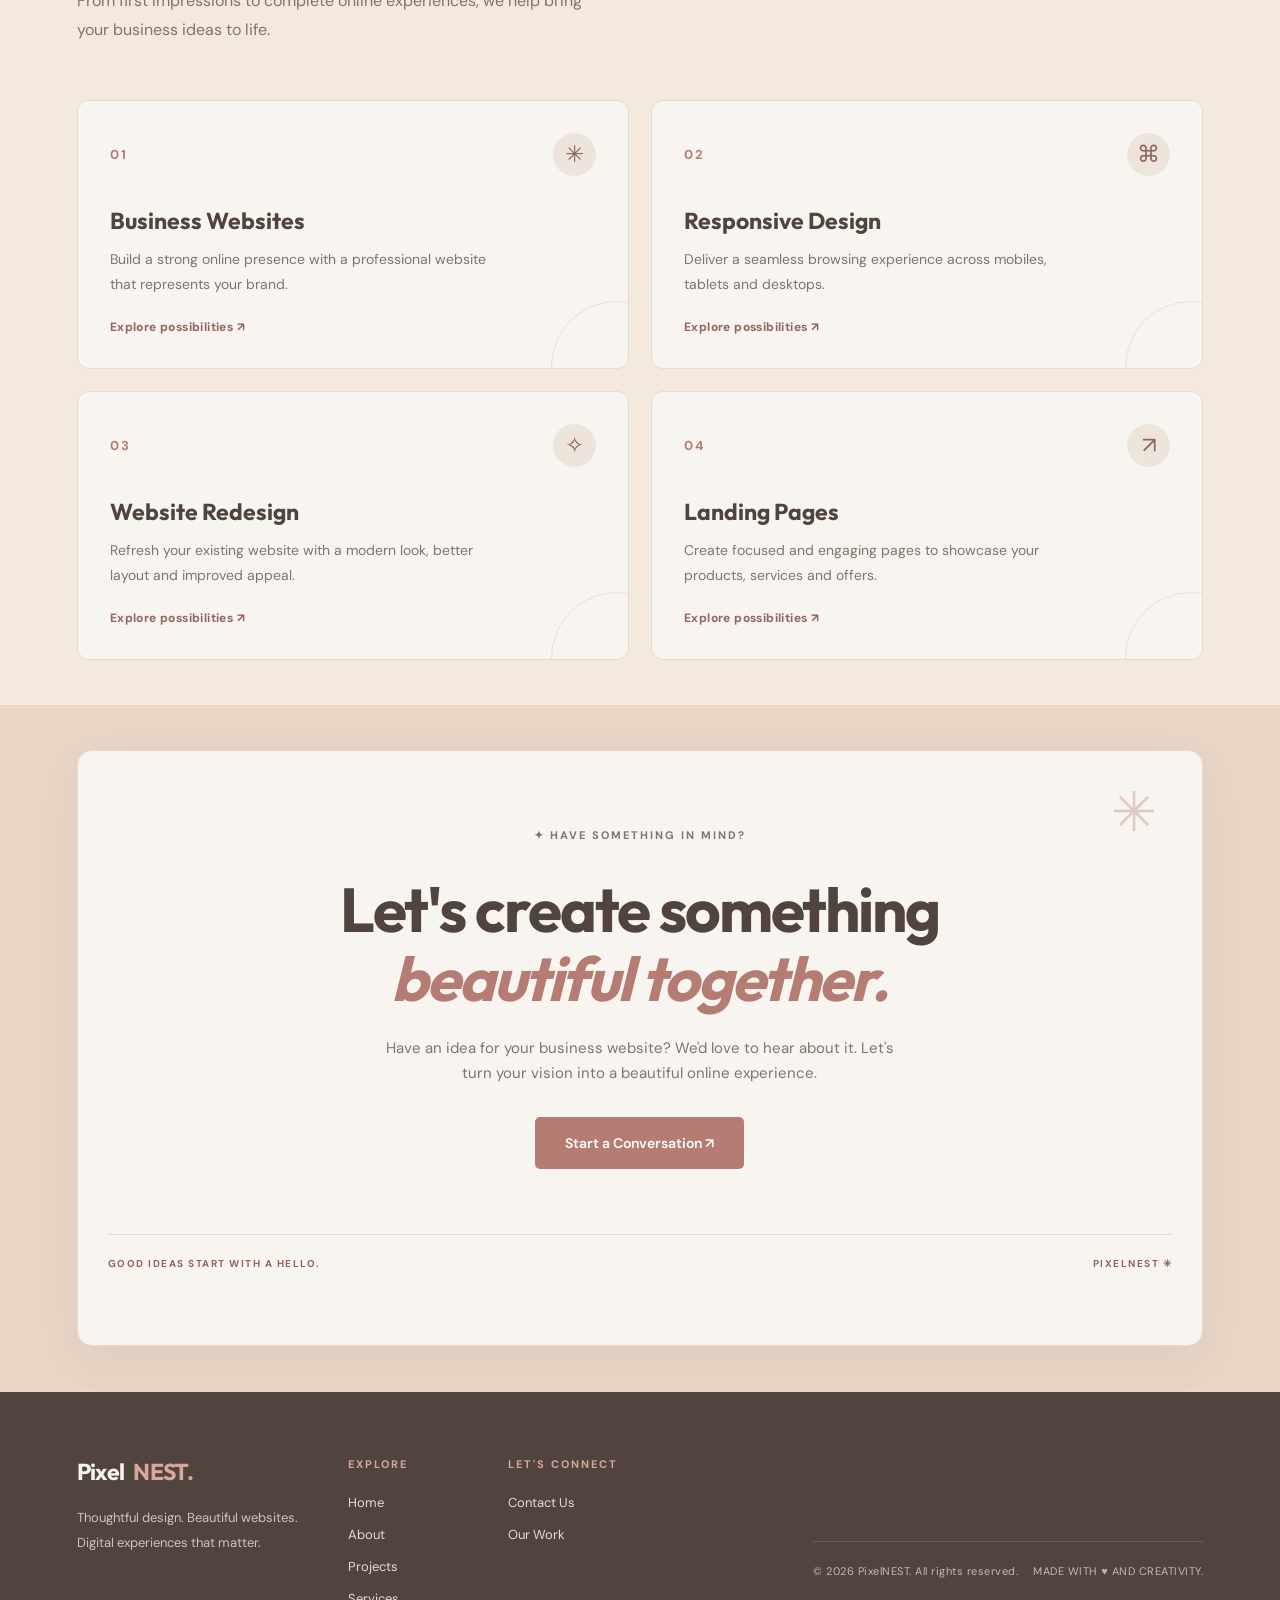
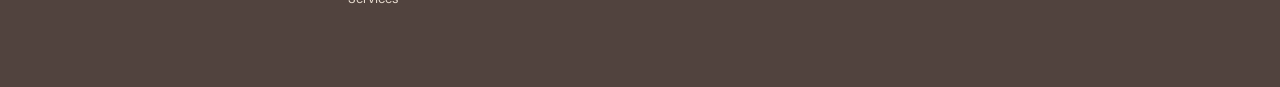
==== commit ebbe97d2: "portfolio changes" ====
--- a/Portfolio/index.html
+++ b/Portfolio/index.html
@@ -187,7 +187,9 @@
                     </div>
                 </div>
 
-
+<!--  -->
+
+<!--  -->
                 <div class="project-card">
                     <div class="project-image">
     <img src="images/urban.png" alt="Coffee Corner website preview">
@@ -229,10 +231,61 @@
                         <a href="https://glowgrace-neon.vercel.app" class="coming-soon">View Live Website</a>
                     </div>
                 </div>
-
-            </div>
-
-        </div>
+<!--  -->
+
+<!-- 04 / BIRTHDAY SURPRISE -->
+<div class="project-card">
+    <div class="project-image">
+        <img src="images/birthday.png" alt="Birthday Surprise website preview">
+        <span>04 / BIRTHDAY WEBSITE</span>
+    </div>
+
+    <div class="project-info">
+        <h3>Birthday Surprise</h3>
+        <p>A beautiful interactive birthday website filled with surprises, memories and heartfelt wishes.</p>
+
+        <div class="project-tech">
+            <span>Birthday Surprise</span>
+            <span>Interactive Design</span>
+            <span>Personalized</span>
+        </div>
+
+        <a href="https://birthdaywish-wine-seven.vercel.app/"
+           target="_blank" rel="noopener noreferrer">
+            View Live Website ↗
+        </a>
+    </div>
+</div>
+
+
+<!-- 05 / CREATORSPACE -->
+<div class="project-card">
+    <div class="project-image">
+        <img src="images/creatorspace.png" alt="CreatorSpace portfolio website preview">
+        <span>05 / CREATOR PORTFOLIO</span>
+    </div>
+
+    <div class="project-info">
+        <h3>CreatorSpace</h3>
+        <p>A modern personal portfolio website for content creators to showcase their work and brand collaborations.</p>
+
+        <div class="project-tech">
+            <span>Creator Portfolio</span>
+            <span>Personal Branding</span>
+            <span>Modern Design</span>
+        </div>
+
+        <a href="https://creatorspace-nine.vercel.app/"
+           target="_blank" rel="noopener noreferrer">
+            View Live Website ↗
+        </a>
+    </div>
+</div>
+<!--  -->
+            </div>
+
+        </div>
+        
 
     </section>
 
